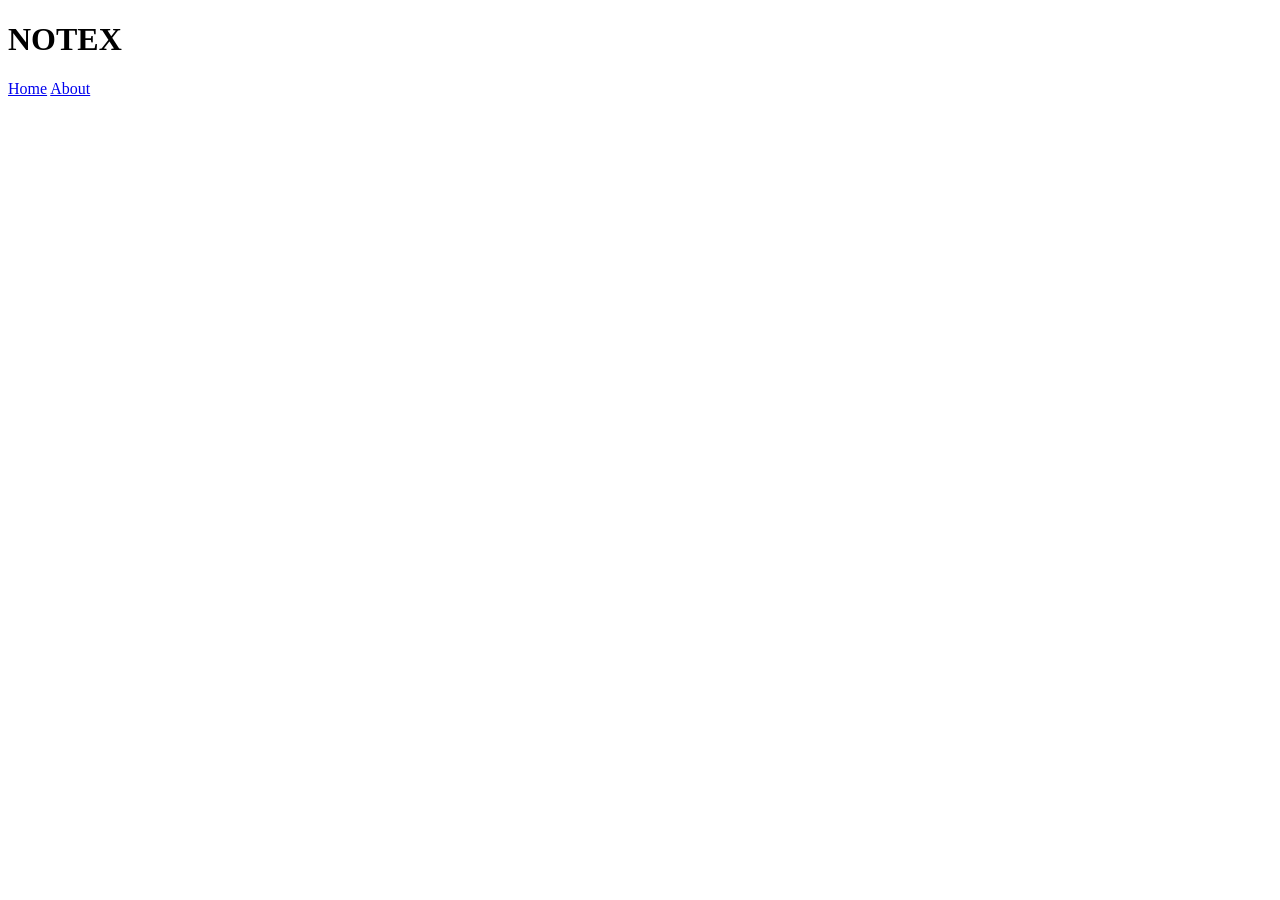
==== login/index.html @ ce772f88 "Creating a sign up one to create form" ====
<!DOCTYPE html>
<html lang="en">
<head>
    <meta charset="UTF-8">
    <meta name="viewport" content="width=device-width, initial-scale=1.0">
    <title>sign up</title>
    <link rel="stylesheet" href="style.css">
</head>
<body>
    <header>
        <h1>NOTEX</h1>
        <nav>
           <a href="index.html" > Home</a>
           <a href="index.html#about"> About</a>
        </nav>
    </header>
    <maim
</body>
</html>
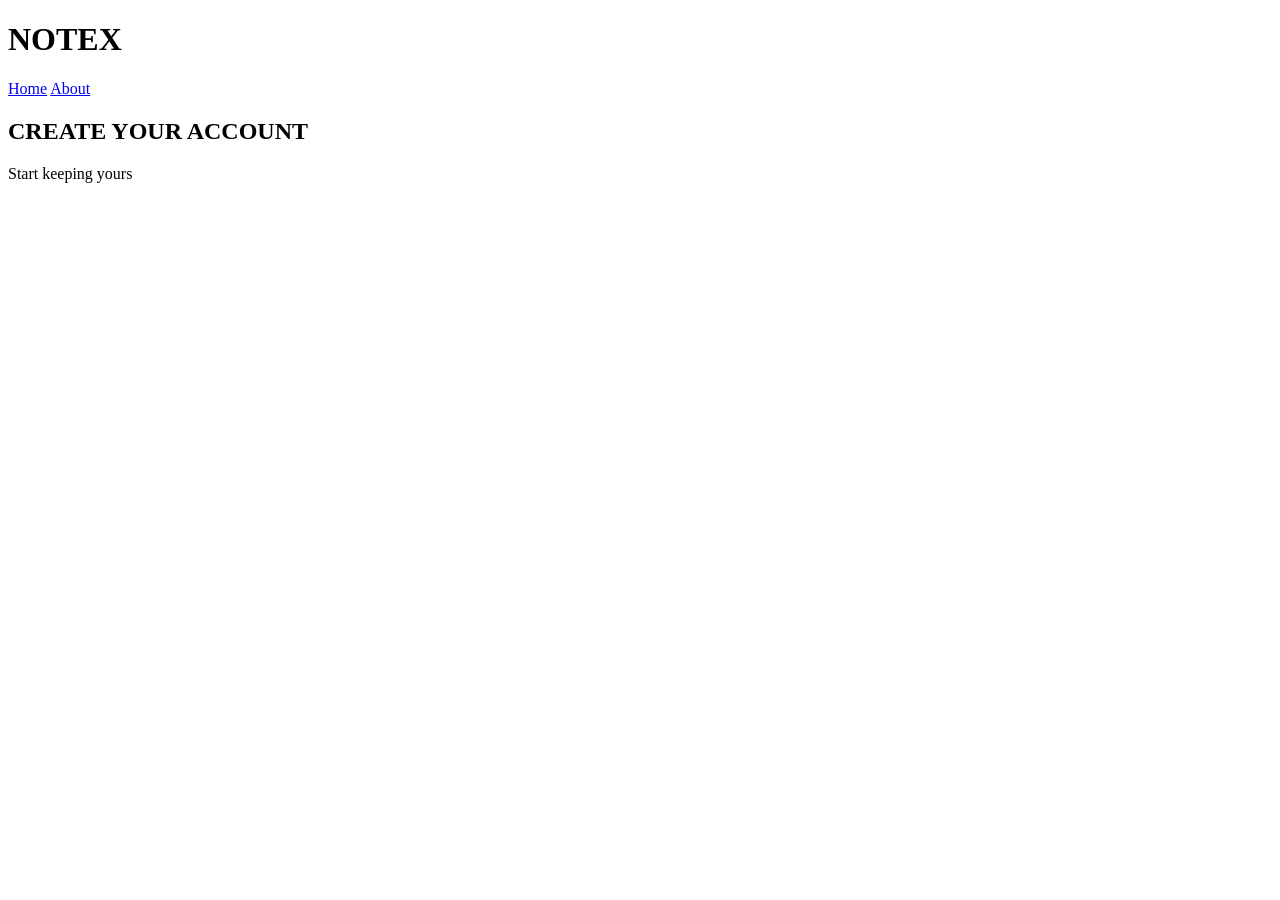
==== commit 4c4a260c: "create main class to insert somethings" ====
--- a/login/index.html
+++ b/login/index.html
@@ -14,6 +14,11 @@
            <a href="index.html#about"> About</a>
         </nav>
     </header>
-    <maim
+    <main class="signup-page">
+        <div class="signup-form">
+            <h2> CREATE YOUR ACCOUNT</h2>
+            <p> Start keeping yours </p>
+        </div>
+    </main>
 </body>
 </html>
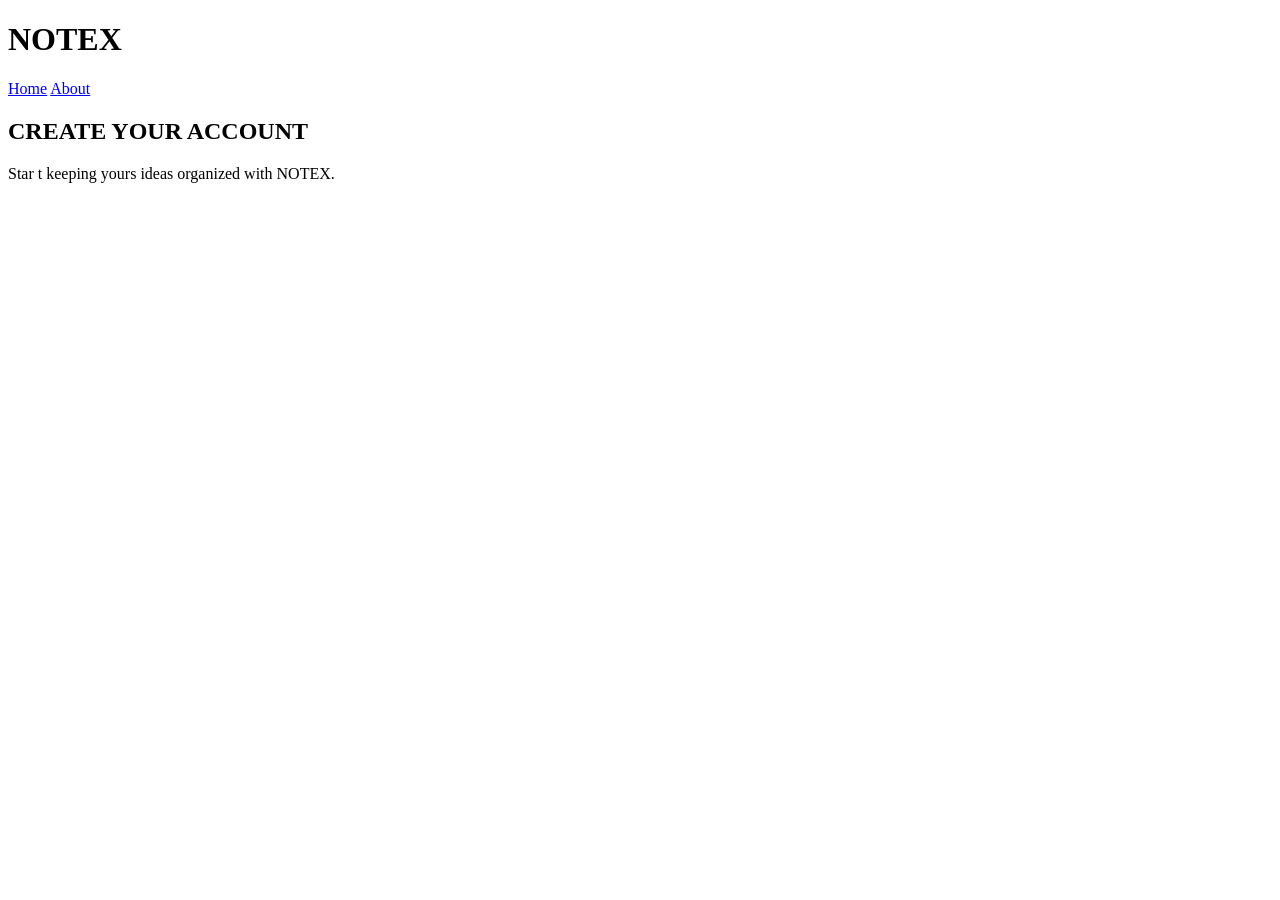
==== commit 48a1f577: "SOme maters of pages" ====
--- a/login/index.html
+++ b/login/index.html
@@ -16,8 +16,9 @@
     </header>
     <main class="signup-page">
         <div class="signup-form">
-            <h2> CREATE YOUR ACCOUNT</h2>
-            <p> Start keeping yours </p>
+           <h2> CREATE YOUR ACCOUNT</h2>
+            <p> Star t keeping yours ideas organized with NOTEX. </p>
+
         </div>
     </main>
 </body>
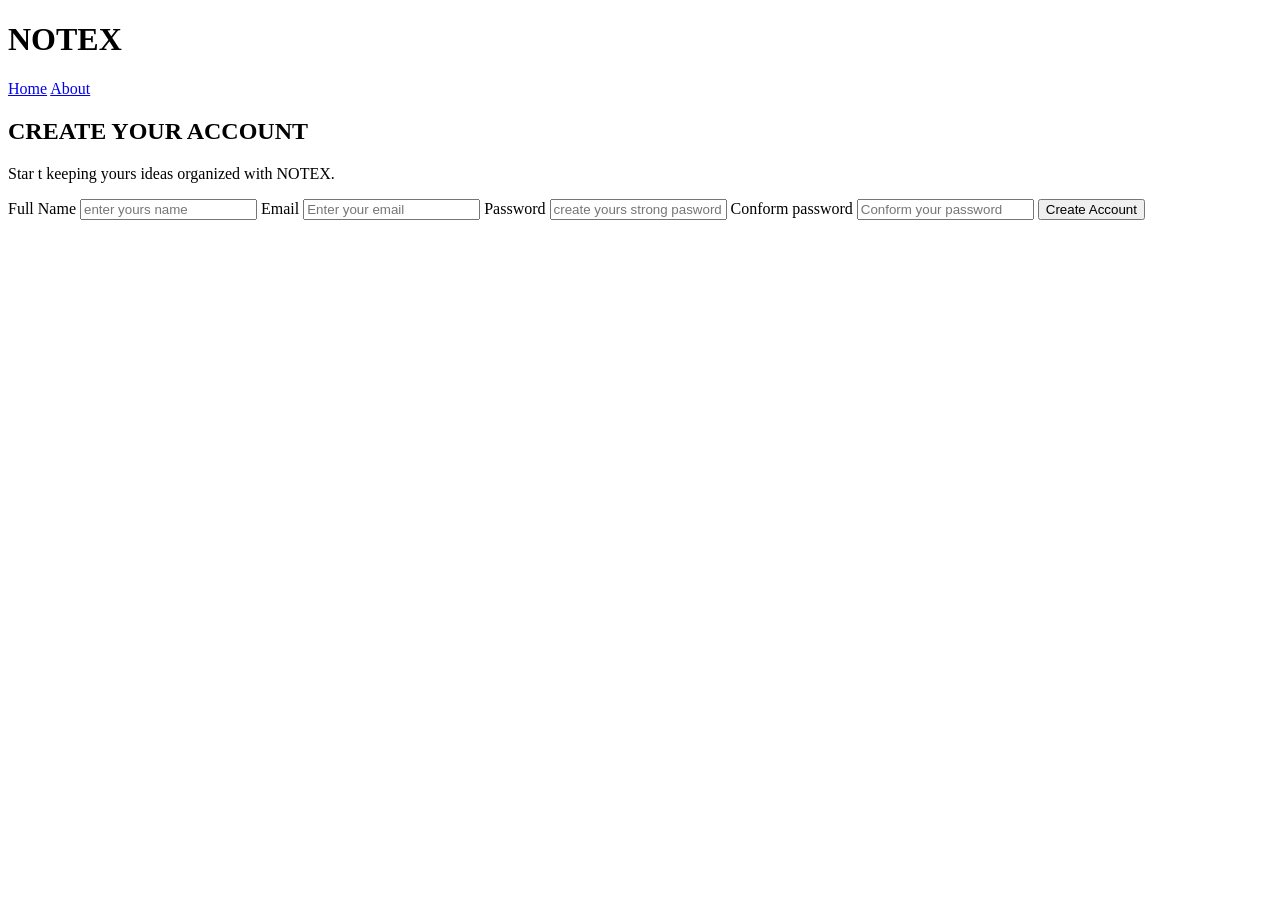
==== commit 9948659e: "ALL about the form one" ====
--- a/login/index.html
+++ b/login/index.html
@@ -18,7 +18,17 @@
         <div class="signup-form">
            <h2> CREATE YOUR ACCOUNT</h2>
             <p> Star t keeping yours ideas organized with NOTEX. </p>
-
+            <form>
+               <label> Full Name</label>
+               <input type="text" placeholder="enter yours name"> 
+               <label> Email</label>
+               <input type="email" placeholder="Enter your email">
+               <label> Password</label>
+               <input type="password" placeholder="create yours strong pasword">
+               <label> Conform password</label>
+               <input type="password" placeholder="Conform your password">
+               <button type="submit"> Create Account</button>
+            </form>
         </div>
     </main>
 </body>
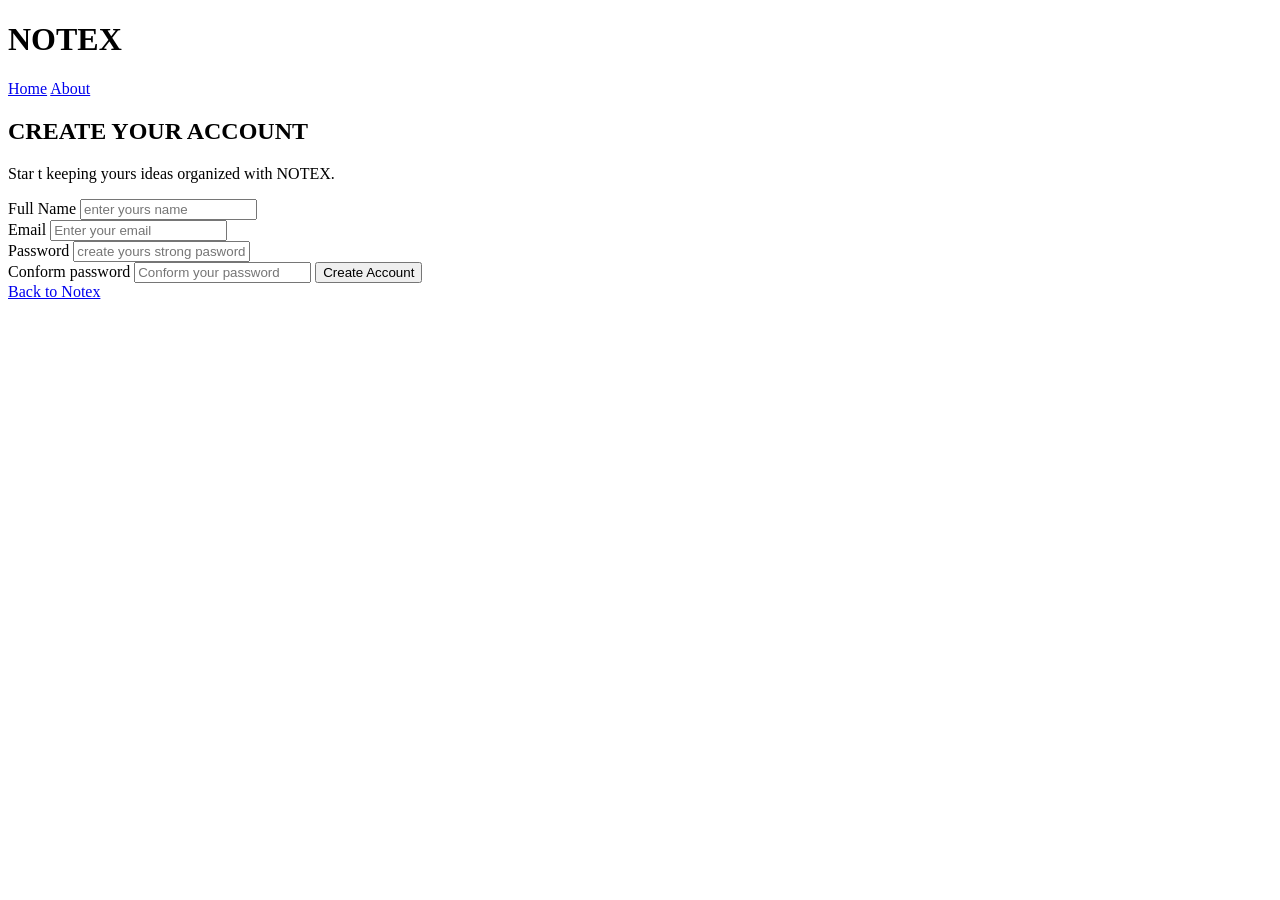
==== commit 32ed0f13: "All the parts of forms" ====
--- a/login/index.html
+++ b/login/index.html
@@ -20,15 +20,16 @@
             <p> Star t keeping yours ideas organized with NOTEX. </p>
             <form>
                <label> Full Name</label>
-               <input type="text" placeholder="enter yours name"> 
+               <input type="text" placeholder="enter yours name"> <br>
                <label> Email</label>
-               <input type="email" placeholder="Enter your email">
+               <input type="email" placeholder="Enter your email"><br>
                <label> Password</label>
-               <input type="password" placeholder="create yours strong pasword">
+               <input type="password" placeholder="create yours strong pasword"><br>
                <label> Conform password</label>
                <input type="password" placeholder="Conform your password">
-               <button type="submit"> Create Account</button>
+               <button type="submit"> Create Account</button><br>
             </form>
+            <a href="index.html" class="back"> Back to Notex</a>
         </div>
     </main>
 </body>
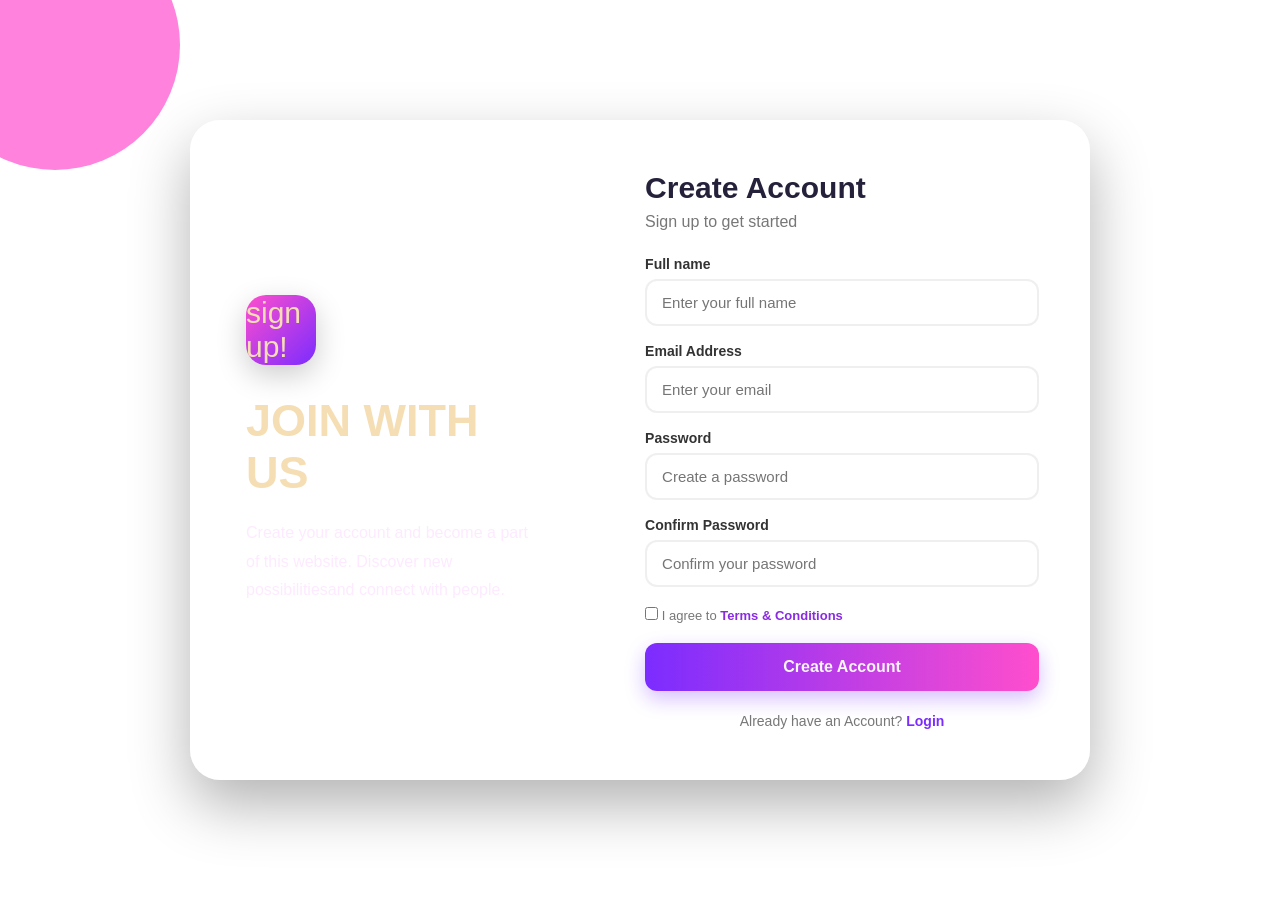
==== commit 680234b2: "for a sign up buttom" ====
--- a/login/index.html
+++ b/login/index.html
@@ -7,30 +7,70 @@
     <link rel="stylesheet" href="style.css">
 </head>
 <body>
-    <header>
-        <h1>NOTEX</h1>
-        <nav>
-           <a href="index.html" > Home</a>
-           <a href="index.html#about"> About</a>
-        </nav>
-    </header>
-    <main class="signup-page">
-        <div class="signup-form">
-           <h2> CREATE YOUR ACCOUNT</h2>
-            <p> Star t keeping yours ideas organized with NOTEX. </p>
-            <form>
-               <label> Full Name</label>
-               <input type="text" placeholder="enter yours name"> <br>
-               <label> Email</label>
-               <input type="email" placeholder="Enter your email"><br>
-               <label> Password</label>
-               <input type="password" placeholder="create yours strong pasword"><br>
-               <label> Conform password</label>
-               <input type="password" placeholder="Conform your password">
-               <button type="submit"> Create Account</button><br>
-            </form>
-            <a href="index.html" class="back"> Back to Notex</a>
+   <div class="circle1"></div>
+   <div class="circle2"></div>
+   <div class="container">
+    <div class="left">
+        <div class="logo">
+            sign up!
         </div>
-    </main>
+        <h1> 
+            JOIN WITH US
+        </h1>
+        <p> 
+          Create your account and become a part of this website. Discover new possibilitiesand connect with people. 
+        </p>
+    </div>
+    <div class="right">
+        <h2>
+            Create Account
+        </h2>
+        <p class="subtitle">
+            Sign up to get started
+        </p>
+        <form>
+            <div class="input-box">
+                <label>
+                    Full name
+                </label>
+                <input type="text" placeholder="Enter your full name" required>
+            </div>
+            <div class="input-box">
+                <label>
+                    Email Address
+                </label>
+                <input type="email" placeholder="Enter your email" required>
+            </div>
+            <div class="input-box">
+                <label>
+                    Password
+                </label>
+                <input type="password" placeholder="Create a password" required>
+            </div>
+            <div class="input-box">
+                <label>
+                    Confirm Password
+                </label>
+                <input type="password" placeholder="Confirm your password" required>
+            </div>
+            <div class="terms">
+                <input type="checkbox" required>
+                <span>
+                    I agree to
+                    <a href="#">
+                        Terms & Conditions 
+                    </a>
+                </span>
+            </div>
+            <button type="submit" class="signup-btn">
+                Create Account
+            </button>
+        </form>
+        <div class="login">
+            Already have an Account?
+            <a href="#"> Login</a>
+        </div>
+    </div>
+   </div>
 </body>
 </html>
--- a/login/style.css
+++ b/login/style.css
@@ -0,0 +1,157 @@
+*{
+    margin: 0;
+    padding: 0;
+    box-sizing: border-box;
+    font-family: Arial,sans-serif;
+}
+body{
+    min-height: 100vh;
+    display: flex;
+    justify-content: center;
+    align-items: center;
+    background: linear-gradient(135eg,#6a11cb,#2575fc,#ff4ecd);
+    overflow: hidden;
+}
+.circle1{
+    position: absolute;
+    width: 250px;
+    height: 250px;
+    background: #ff4ecd;
+    border-radius: 50%;
+    top: -80px;
+    left: -70px;
+    opacity: 0.7;
+}
+circle2{
+    position: absolute;
+    width: 300px;
+    height: 300px;
+    background: #00e5ff;
+    border-radius: 50%;
+    bottom:-120px;
+    right: -100px;
+    opacity: 0.6;
+}
+.container{
+    width: 900px;
+    display: flex;
+    background: rgba(255, 255, 255, 0.15);
+    backdrop-filter: blur(20px);
+    border: 1px solid rgba(255, 255, 255, 0.3);
+    border-radius: 30px;
+    overflow: hidden;
+    box-shadow: 0 25px 60px rgba(0,0,0,0.3);
+    position: relative;
+    z-index: 2;
+}
+.left{
+    width: 45%;
+    padding: 55px;
+    color: wheat;
+    display: flex;
+    flex-direction: column;
+    justify-content: center;
+    background: rgba(255,255,255,0.08);
+}
+.logo{
+    width: 70px;
+    height: 70px;
+    display: flex;
+    justify-content: center;
+    align-items: center;
+    border-radius: 20px;
+    background: linear-gradient(135deg,#ff4ecd,#7b2cff);
+    font-size: 30px;
+    margin-bottom: 30px;
+    box-shadow: 0 10px 30px rgba(0,0,0,0.2);
+}
+.left h1{
+    font-size: 45px;
+    margin-bottom: 20px;
+}
+.left h1 span {
+    color: #ffd6f7;
+}
+.left p{
+    line-height: 1.8;
+    color: #fdeaff;
+    font-size: 16px;
+}
+.right{
+    width: 55%;
+    padding: 50px;
+    background: rgba(255,255,255,0.95);
+}
+.right h2{
+    color: #25213b;
+    font-size: 30px;
+    margin-bottom: 8px;
+}
+.subtitle{
+    color: #777;
+    margin-bottom: 25px;
+}
+.input-box{
+    margin-bottom: 17px;
+}
+.input-box label{
+    display: block;
+    margin-bottom: 7px;
+    color: #333;
+    font-size: 14px;
+    font-weight: bold;
+}
+.input-box input{
+    width: 100%;
+    padding: 13px 15px;
+    border: 2px solid #eeee;
+    border-radius: 12px;
+    outline: none;
+    font-size: 15px;
+    transition: 0.3s;
+}
+.input-box input:focus{
+    border-color: #8a2be2;
+    box-shadow: 0 0 12px rgba(138,43,226,0.2);
+}
+.terms{
+    display: center;
+    align-items: center;
+    gap: 8px;
+    font-size: 13px;
+    color: #777;
+    margin: 20px 0;
+}
+.terms a{
+    color: #8a2be2;
+    text-decoration: none;
+    font-weight: bold;
+}
+.signup-btn{
+    width: 100%;
+    padding: 15px;
+    border: none;
+    border-radius: 12px;
+    color: whitesmoke;
+    font-size: 16px;
+    font-weight: bold;
+    cursor: pointer;
+    background: linear-gradient(90deg,#7b2cff,#ff4ecd);
+    transition:0.3s;
+    box-shadow: 0 8px 20px rgba(123,44,255,0.3);
+}
+.signup-btn:hover{
+    transform: translateY(-3px);
+    box-shadow: 0 12px 25px rgba(255,78,205,0.4);
+}
+.login{
+    text-align: center;
+    margin-top: 22px;
+    color: #777;
+    font-size: 14px;
+}
+.login a{
+    color: #7b2cff;
+    font-weight: bold;
+    text-decoration: none;
+}
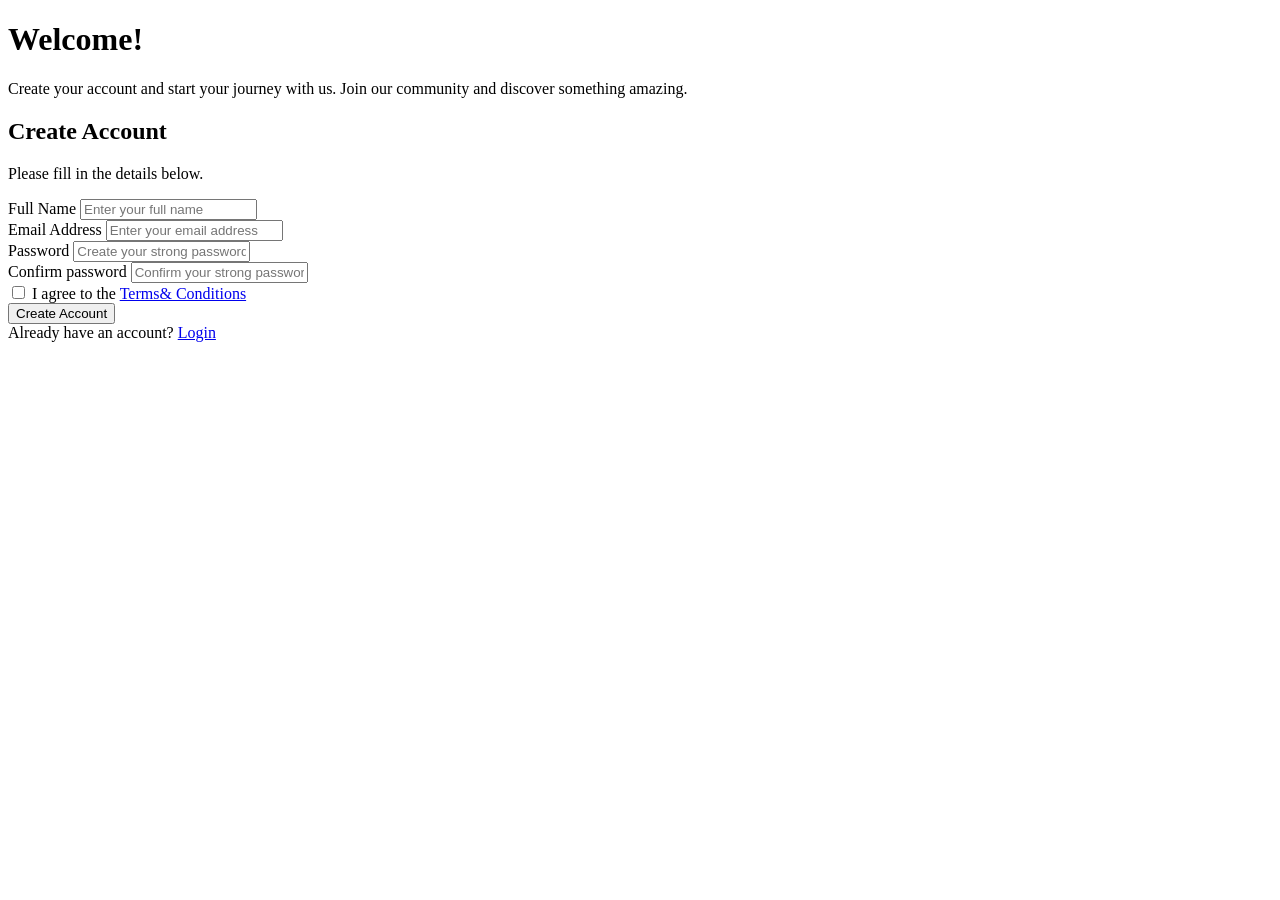
==== commit fc333424: "commit of html" ====
--- a/login/index.html
+++ b/login/index.html
@@ -3,74 +3,56 @@
 <head>
     <meta charset="UTF-8">
     <meta name="viewport" content="width=device-width, initial-scale=1.0">
-    <title>sign up</title>
-    <link rel="stylesheet" href="style.css">
+    <title>Sign up page</title>
 </head>
 <body>
-   <div class="circle1"></div>
-   <div class="circle2"></div>
-   <div class="container">
-    <div class="left">
-        <div class="logo">
-            sign up!
+    <div class="container">
+        <div class="left">
+            <div class="circle"></div>
+            <h1> Welcome!</h1>
+            <p>
+                Create your account and start your journey with us. Join our community and discover something amazing.
+            </p>
         </div>
-        <h1> 
-            JOIN WITH US
-        </h1>
-        <p> 
-          Create your account and become a part of this website. Discover new possibilitiesand connect with people. 
-        </p>
-    </div>
-    <div class="right">
-        <h2>
-            Create Account
-        </h2>
-        <p class="subtitle">
-            Sign up to get started
-        </p>
-        <form>
-            <div class="input-box">
-                <label>
-                    Full name
-                </label>
-                <input type="text" placeholder="Enter your full name" required>
+        <div class="right">
+            <h2> Create Account</h2>
+            <p class="subtitle">
+                Please fill in the details below.
+            </p>
+            <form>
+                <div class="input-group">
+                    <label> Full Name</label>
+                    <input type="text" placeholder="Enter your full name" required>
+                </div>
+                <div class="input-group">
+                    <label> Email Address</label>
+                    <input type="email" placeholder="Enter your email address" required>
+                </div>
+                <div class="input-group">
+                    <label> Password</label>
+                    <input type="password" placeholder="Create your strong password" required>
+                </div>
+                <div class="input-group">
+                    <label> Confirm password</label>
+                    <input type="password" placeholder="Confirm your strong password"required>
+                </div>
+                <div class="terms">
+                    <input type="checkbox" required>
+                    <span>
+                        I agree to the <a href="#"> Terms& Conditions</a>
+                    </span>
+                </div>
+                <button class="signup" type="submit">
+                    Create Account
+                </button>
+            </form>
+            <div class="login">
+                Already have an account?
+                <a href="#">
+                    Login
+                </a>
             </div>
-            <div class="input-box">
-                <label>
-                    Email Address
-                </label>
-                <input type="email" placeholder="Enter your email" required>
-            </div>
-            <div class="input-box">
-                <label>
-                    Password
-                </label>
-                <input type="password" placeholder="Create a password" required>
-            </div>
-            <div class="input-box">
-                <label>
-                    Confirm Password
-                </label>
-                <input type="password" placeholder="Confirm your password" required>
-            </div>
-            <div class="terms">
-                <input type="checkbox" required>
-                <span>
-                    I agree to
-                    <a href="#">
-                        Terms & Conditions 
-                    </a>
-                </span>
-            </div>
-            <button type="submit" class="signup-btn">
-                Create Account
-            </button>
-        </form>
-        <div class="login">
-            Already have an Account?
-            <a href="#"> Login</a>
         </div>
     </div>
-   </div>
 </body>
 </html>
